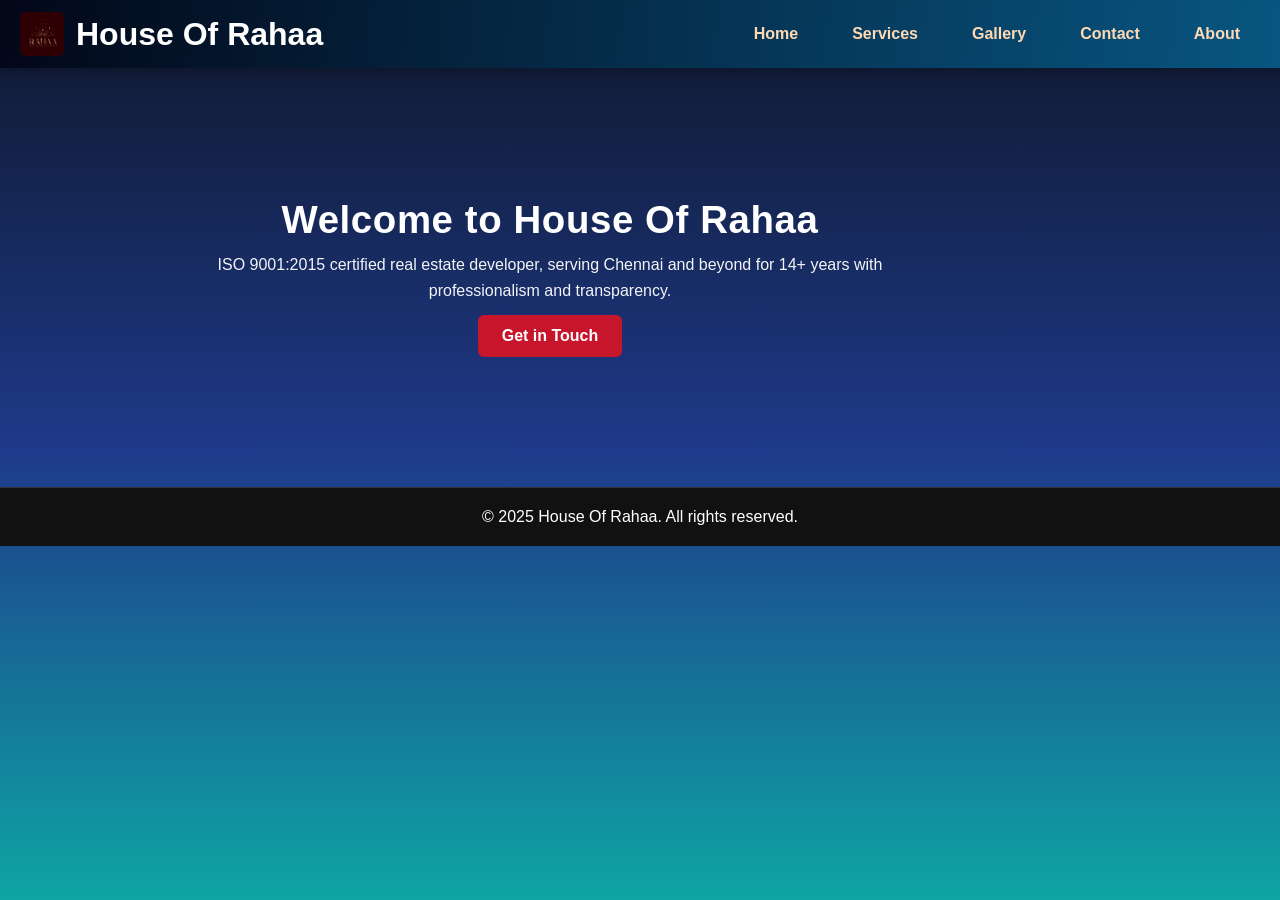
==== index.html @ 57041fee "Complete Webpage" ====
<!DOCTYPE html>
<html lang="en">
  <head>
    <meta charset="UTF-8" />
    <meta name="viewport" content="width=device-width, initial-scale=1.0" />
    <title>Rahaa Housing Business</title>
    <link rel="icon" href="img13.jpg">
    <link rel="stylesheet" href="style.css"> 
  </head>
  <body>
    <header class="header">
      <div class="logo-title">
        <img src="img13.jpg" alt="Rahaa Housing Logo" class="logo" />
        <h1 style="color: white">House Of Rahaa</h1>
      </div>
      <nav class="nav-links" id="navLinks">
        <a href="index.html">Home</a>
        <a href="Services.html">Services</a>
        <a href="Gallery.html">Gallery</a>
        <a href="Contact.html">Contact</a>
        <a href="About.html">About</a>
      </nav>
      <!-- 3-dot/hamburger menu icon -->
  <div class="menu-icon" id="menuIcon" onclick="toggleMenu()">
    <span></span>
    <span></span>
    <span></span>
  </div>
    </header>
    
 <!-- Hero Section Home -->
    <section id="home" class="hero">
      <div class="hero-content">
        <h2>Welcome to House Of Rahaa</h2>
        <p>
          ISO 9001:2015 certified real estate developer, serving Chennai and
          beyond for 14+ years with professionalism and transparency.
        </p>
        <button class="btnGet" onclick="showContactForm()">Get in Touch</button>
      </div>
    </section>

    <!-- Contact Form Popup -->
    <div id="contactFormContainer">
      <form id="getInTouchForm" onsubmit="return submitContactForm(event)">
        <h3 style="color: #c7162b; margin-bottom: 20px">Order/Enquiry Form</h3>
        <label>Name:</label><br />
        <input type="text" name="name" required /><br />
        <label>Email:</label><br />
        <input type="email" name="email" required /><br />
        <label>Phone:</label><br />
        <input type="tel" name="phone" required /><br />
        <label>Your Order/Message:</label><br />
        <textarea name="order" required></textarea><br /><br />
        <button type="submit" style="background: #c7162b; color: white">
          Submit
        </button>
        <button type="button" onclick="closeContactForm()">Close</button>
      </form>
      <div id="confirmationMessage">
        Thank you! Your order/enquiry has been submitted.
      </div>
    </div>

    <!-- Footer Section -->
    <footer class="footer">
      &copy; 2025 House Of Rahaa. All rights reserved.
    </footer>

    <script>
      function showContactForm() {
        document.getElementById("contactFormContainer").style.display = "block";
        document.getElementById("getInTouchForm").style.display = "block";
        document.getElementById("confirmationMessage").style.display = "none";
      }
      function closeContactForm() {
        document.getElementById("contactFormContainer").style.display = "none";
        document.getElementById("confirmationMessage").style.display = "none";
        document.getElementById("getInTouchForm").style.display = "block";
      }
      function submitContactForm(e) {
        e.preventDefault();
        document.getElementById("getInTouchForm").style.display = "none";
        document.getElementById("confirmationMessage").style.display = "block";
        return false;
      }
    </script>
    <script>
  function toggleMenu() {
    var nav = document.getElementById('navLinks');
    nav.classList.toggle('active');
  }
</script>
  </body>
</html>
<style>
      body {
        background-image: url("./img11.jpg");
        background-color: black;
        color: white;
      }
      header {
  background-color: #0047ab; /* Royal Blue */
}

footer {
  background-color: #800000; /* Maroon */
}
      .navbar { background-color: #0059b3; }
.footer { background-color: #8b0000; }
      /* Header (top black bar) */
header {
  background-color: #1a1a1a; /* Current black color */
  background: linear-gradient(90deg, #002b80, #0059b3); /* Add gradient blue shades */
  padding: 10px 0;
}
.footer-bar {
    position: fixed;
    left: 0;
    bottom: 0;
    width: 100%;
    background: #111;         /* Or your footer color */
    color: #fff;
    text-align: center;
    padding: 12px 0;
    z-index: 99;
}

/* Footer (bottom black bar) */
footer {
  
  background-color: #1a1a1a;
  background: linear-gradient(90deg, #4b0000, #800000); /* Red gradient example */
  color: white;
  text-align: center;
  padding: 15px 0;
}
      .btnGet {
        background: #c7162b;
        color: #fff;
        padding: 12px 24px;
        border: none;
        border-radius: 6px;
        font-size: 1em;
        cursor: pointer;
        margin-top: 12px;
      }
      .btnGet:hover {
        background: #b01222;
      }
      #contactFormContainer {
        display: none;
        background: #fff;
        color: #222;
        padding: 24px;
        border-radius: 10px;
        width: 350px;
        position: fixed;
        top: 20%;
        left: 36%;
        box-shadow: 0 6px 32px #0007;
        z-index: 999;
      }
      #confirmationMessage {
        display: none;
        color: green;
        margin-top: 20px;
        font-weight: bold;
      }
      header {
        padding: 20px;
        background: #111;
      }
      nav {
        float: right;
      }
      nav a {
        color: #fff;
        text-decoration: none;
        margin: 0 12px;
      }
      .hero {
        text-align: center;
        margin: 40px 0;
      }
      .footer {
        background: #111;
        padding: 20px;
        border-top: 1px solid #333;
        text-align: center;
      }
      input,
      textarea {
        width: 90%;
        margin: 6px 0 12px 0;
        padding: 8px;
        border: 1px solid #ccc;
        border-radius: 4px;
      }
    </style>
---- style.css ----
* {
  margin: 0;
  padding: 0;
  box-sizing: border-box;
  font-family: "Poppins", sans-serif;
}
/* ----- Global page (override inline black) ----- */
html, body {
  height: 100%;
  margin: 0;
  padding: 0;
}
.menu-icon {
  width: 32px;
  height: 28px;
  display: flex;
  flex-direction: column;
  justify-content: space-between;
  cursor: pointer;
  margin-left: 16px;
  display: none; /* Hide on desktop, show on small screens */
}
.menu-icon span {
  display: block;
  height: 4px;
  background: #fff;
  border-radius: 2px;
  transition: 0.4s;
}

/* Responsive: On small screens show the icon, hide navLinks */
@media (max-width: 760px) {
  .menu-icon {
    display: flex;
  }
  .nav-links {
    display: none;
    flex-direction: column;
    background: #222;
    position: absolute;
    right: 18px;
    top: 54px;
    width: 170px;
    border-radius: 8px;
    box-shadow: 0 2px 8px #0005;
    padding: 14px 0;
    z-index: 50;
  }
  .nav-links.active {
    display: flex;
  }
  .nav-links a {
    color: #fff;
    padding: 12px 16px;
    text-decoration: none;
  }
}

/* Use !important to override inline body style in your HTML */
body {
 background: linear-gradient(180deg, #0f172a 0%, #1e3a8a 50%, #0ea5a4 100%) !important;
 
  color: #ffffff;
  font-family: "Segoe UI", Roboto, Arial, sans-serif;
  -webkit-font-smoothing: antialiased;
  -moz-osx-font-smoothing: grayscale;
  min-height: 100vh;
   

}

/* ----- Header (top bar) ----- */
.header {
  /* make header thinner and colored */
  background: linear-gradient(90deg, rgba(2,6,23,0.95), rgba(7,89,133,0.95));
  padding: 12px 20px;       /* reduce height by lowering padding */
  display: flex;
  align-items: center;
  justify-content: space-between;
  box-shadow: 0 2px 8px rgba(0,0,0,0.35);
}

/* Logo and title */
.logo-title {
  display: flex;
  align-items: center;
  gap: 12px;
}
.header .logo {
  height: 44px;   /* adjust logo size to fit smaller header */
  width: auto;
  border-radius: 6px;
}

/* Nav links on header */
.nav-links {
  display: flex;
  gap: 14px;
  align-items: center;
}
.nav-links a {
  color: #ffd9b3;          /* visible link color */
  text-decoration: none;
  font-weight: 600;
  padding: 6px 8px;
  border-radius: 6px;
}
.nav-links a:hover {
  background: rgba(255,255,255,0.06);
  color: #fff;
}

/* ----- Hero (center content) ----- */
.hero {
  /* keep content readable on top of colored background */
  text-align: center;
  padding: 90px 20px;
  max-width: 1100px;
  margin: 0 auto;
  position: relative;
}

/* Make hero text stand out */
.hero h2 {
  font-size: 2.4rem;
  margin: 0 0 10px;
  letter-spacing: 0.6px;
}
.hero p {
  max-width: 760px;
  margin: 0 auto;
  opacity: 0.95;
  line-height: 1.6;
  font-size: 1rem;
}

/* Button style */
.btnGet {
  background: #f97316;
  color: #fff;
  padding: 12px 22px;
  border-radius: 8px;
  border: none;
  cursor: pointer;
  margin-top: 18px;
  font-weight: 700;
}
.btnGet:hover { transform: translateY(-2px); }

/* ----- Contact popup (keep white to contrast) ----- */
#contactFormContainer {
  display: none;
  background: #ffffff;
  color: #222;
  padding: 22px;
  border-radius: 10px;
  width: 360px;
  max-width: calc(100% - 40px);
  position: fixed;
  top: 18%;
  left: 50%;
  transform: translateX(-50%);
  box-shadow: 0 8px 40px rgba(2,6,23,0.6);
  z-index: 999;
}

/* ----- Footer (bottom bar) ----- */
.footer-bar {
    position: fixed;
    left: 0;
    bottom: 0;
    width: 100%;
    background: #111;         /* Or your footer color */
    color: #fff;
    text-align: center;
    padding: 12px 0;
    z-index: 99;
}

/* ----- Small screens ----- */
@media (max-width: 720px) {
  .nav-links { display: none; } /* hide nav on small screens if you use mobile menu */
  .hero { padding: 60px 16px; }
  .header { padding: 10px 12px; }
  #contactFormContainer { left: 50%; top: 14%; }
}
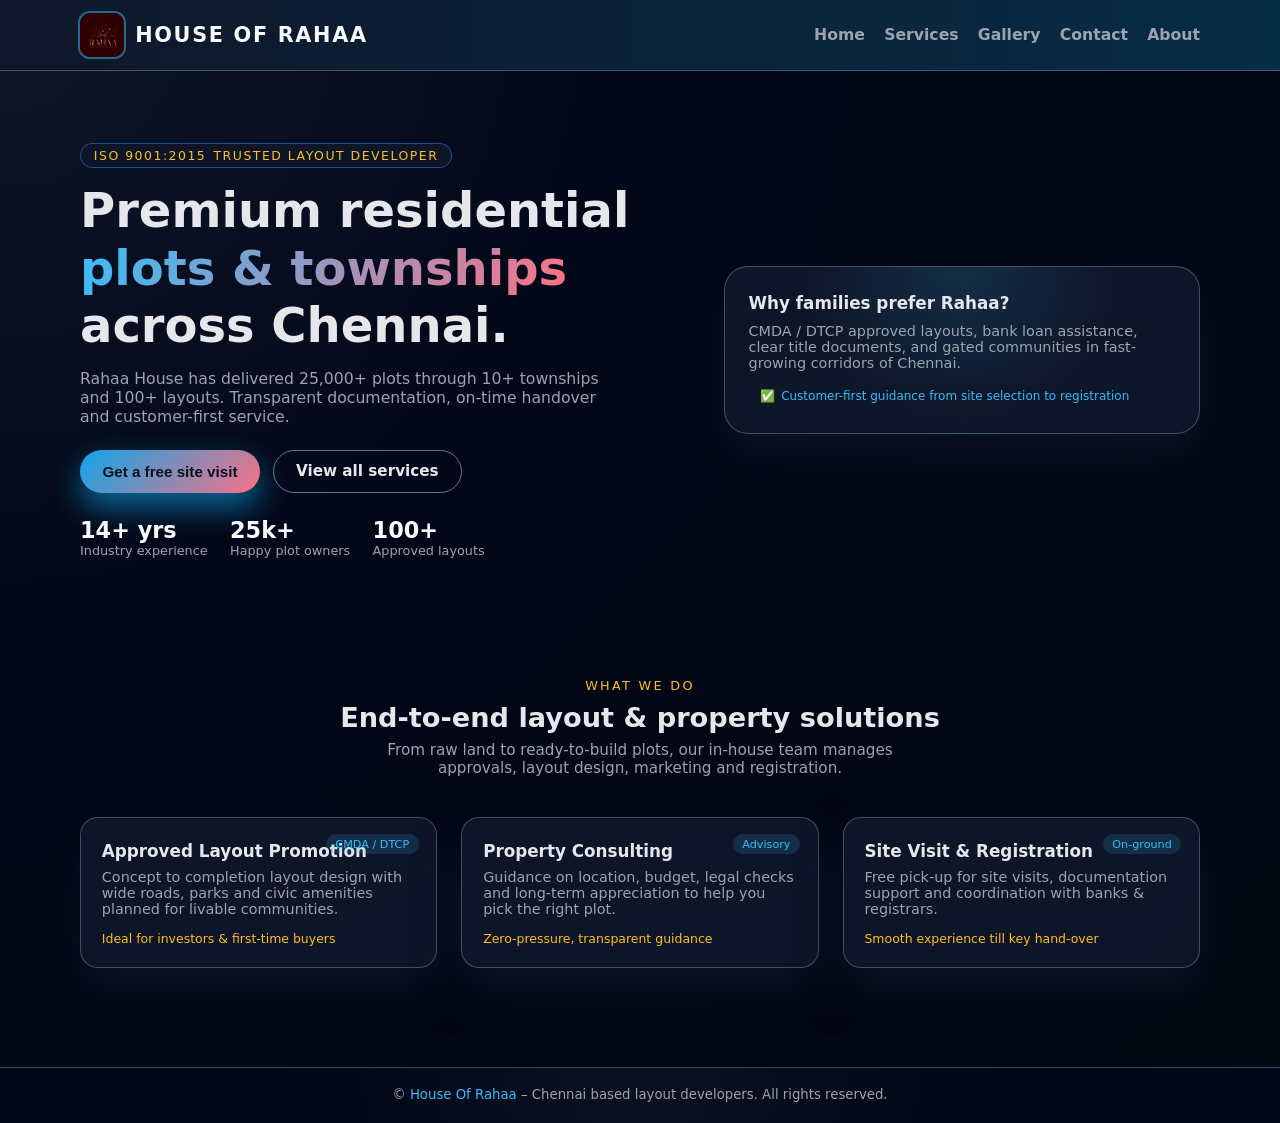
==== commit 34a41b94: "Refactor index.html for improved structure and content" ====
--- a/index.html
+++ b/index.html
@@ -1,18 +1,21 @@
 <!DOCTYPE html>
 <html lang="en">
-  <head>
-    <meta charset="UTF-8" />
-    <meta name="viewport" content="width=device-width, initial-scale=1.0" />
-    <title>Rahaa Housing Business</title>
-    <link rel="icon" href="img13.jpg">
-    <link rel="stylesheet" href="style.css"> 
-  </head>
-  <body>
-    <header class="header">
+<head>
+  <meta charset="UTF-8" />
+  <meta name="viewport" content="width=device-width, initial-scale=1.0" />
+  <title>House Of Rahaa - Premium Layout Developers</title>
+  <link rel="icon" href="img13.jpg" />
+  <link rel="stylesheet" href="style.css" />
+</head>
+<body>
+  <!-- Header -->
+  <header class="header">
+    <div class="container header-inner">
       <div class="logo-title">
         <img src="img13.jpg" alt="Rahaa Housing Logo" class="logo" />
-        <h1 style="color: white">House Of Rahaa</h1>
-      </div>
+        <div class="site-name">House Of Rahaa</div>
+      </div>
+
       <nav class="nav-links" id="navLinks">
         <a href="index.html">Home</a>
         <a href="Services.html">Services</a>
@@ -20,183 +23,178 @@
         <a href="Contact.html">Contact</a>
         <a href="About.html">About</a>
       </nav>
-      <!-- 3-dot/hamburger menu icon -->
-  <div class="menu-icon" id="menuIcon" onclick="toggleMenu()">
-    <span></span>
-    <span></span>
-    <span></span>
+
+      <div class="menu-icon" id="menuIcon">
+        <span></span><span></span><span></span>
+      </div>
+    </div>
+  </header>
+
+  <!-- Hero -->
+  <main>
+    <section class="hero">
+      <div class="container hero-inner">
+        <div>
+          <div class="hero-badge">
+            <span>ISO 9001:2015</span>
+            <span>Trusted Layout Developer</span>
+          </div>
+
+          <h1 class="hero-title">
+            Premium residential <span>plots &amp; townships</span> across Chennai.
+          </h1>
+
+          <p class="hero-text">
+            Rahaa House has delivered 25,000+ plots through 10+ townships and 100+ layouts.
+            Transparent documentation, on-time handover and customer-first service.
+          </p>
+
+          <div class="hero-actions">
+            <button class="btn-primary" onclick="showContactForm()">
+              Get a free site visit
+            </button>
+            <a href="Services.html" class="btn-ghost">View all services</a>
+          </div>
+
+          <div class="hero-stats">
+            <div class="hero-stat">
+              <strong>14+ yrs</strong>
+              <span>Industry experience</span>
+            </div>
+            <div class="hero-stat">
+              <strong>25k+</strong>
+              <span>Happy plot owners</span>
+            </div>
+            <div class="hero-stat">
+              <strong>100+</strong>
+              <span>Approved layouts</span>
+            </div>
+          </div>
+        </div>
+
+        <aside class="hero-card">
+          <h3>Why families prefer Rahaa?</h3>
+          <p>
+            CMDA / DTCP approved layouts, bank loan assistance, clear title documents,
+            and gated communities in fast-growing corridors of Chennai.
+          </p>
+          <div class="hero-pill">
+            <span>✅</span>
+            <span>Customer-first guidance from site selection to registration</span>
+          </div>
+        </aside>
+      </div>
+    </section>
+
+    <!-- Services preview section -->
+    <section class="section">
+      <div class="container">
+        <div class="section-header">
+          <div class="section-kicker">What we do</div>
+          <h2 class="section-title">End-to-end layout &amp; property solutions</h2>
+          <p class="section-subtitle">
+            From raw land to ready-to-build plots, our in-house team manages approvals,
+            layout design, marketing and registration.
+          </p>
+        </div>
+
+        <div class="services-grid">
+          <article class="service-card">
+            <div class="service-tag">CMDA / DTCP</div>
+            <h3>Approved Layout Promotion</h3>
+            <p>
+              Concept to completion layout design with wide roads, parks and civic
+              amenities planned for livable communities.
+            </p>
+            <div class="service-meta">Ideal for investors &amp; first-time buyers</div>
+          </article>
+
+          <article class="service-card">
+            <div class="service-tag">Advisory</div>
+            <h3>Property Consulting</h3>
+            <p>
+              Guidance on location, budget, legal checks and long-term appreciation
+              to help you pick the right plot.
+            </p>
+            <div class="service-meta">Zero-pressure, transparent guidance</div>
+          </article>
+
+          <article class="service-card">
+            <div class="service-tag">On-ground</div>
+            <h3>Site Visit &amp; Registration</h3>
+            <p>
+              Free pick-up for site visits, documentation support and coordination
+              with banks &amp; registrars.
+            </p>
+            <div class="service-meta">Smooth experience till key hand-over</div>
+          </article>
+        </div>
+      </div>
+    </section>
+  </main>
+
+  <!-- Contact popup (home) -->
+  <div id="contactFormContainer">
+    <div class="contact-overlay" onclick="closeContactForm()"></div>
+    <div class="contact-popup">
+      <div class="popup-close" onclick="closeContactForm()">✕ Close</div>
+      <h3>Book a free site visit</h3>
+      <p style="font-size:0.85rem; color:#9ca3af; margin-bottom:0.7rem;">
+        Leave your details. Our team will call within 24 hours.
+      </p>
+      <form id="getInTouchForm" onsubmit="return submitContactForm(event)">
+        <label for="name">Name</label>
+        <input id="name" name="name" type="text" required />
+
+        <label for="phone">Mobile</label>
+        <input id="phone" name="phone" type="tel" required />
+
+        <label for="location">Preferred location</label>
+        <input id="location" name="location" type="text" placeholder="e.g., Poonamallee, Sriperumbudur" />
+
+        <label for="msg">Message</label>
+        <textarea id="msg" name="msg" rows="3"></textarea>
+
+        <button class="btn-primary" style="width:100%; margin-top:0.3rem;">
+          Submit request
+        </button>
+      </form>
+    </div>
   </div>
-    </header>
-    
- <!-- Hero Section Home -->
-    <section id="home" class="hero">
-      <div class="hero-content">
-        <h2>Welcome to House Of Rahaa</h2>
-        <p>
-          ISO 9001:2015 certified real estate developer, serving Chennai and
-          beyond for 14+ years with professionalism and transparency.
-        </p>
-        <button class="btnGet" onclick="showContactForm()">Get in Touch</button>
-      </div>
-    </section>
-
-    <!-- Contact Form Popup -->
-    <div id="contactFormContainer">
-      <form id="getInTouchForm" onsubmit="return submitContactForm(event)">
-        <h3 style="color: #c7162b; margin-bottom: 20px">Order/Enquiry Form</h3>
-        <label>Name:</label><br />
-        <input type="text" name="name" required /><br />
-        <label>Email:</label><br />
-        <input type="email" name="email" required /><br />
-        <label>Phone:</label><br />
-        <input type="tel" name="phone" required /><br />
-        <label>Your Order/Message:</label><br />
-        <textarea name="order" required></textarea><br /><br />
-        <button type="submit" style="background: #c7162b; color: white">
-          Submit
-        </button>
-        <button type="button" onclick="closeContactForm()">Close</button>
-      </form>
-      <div id="confirmationMessage">
-        Thank you! Your order/enquiry has been submitted.
-      </div>
+
+  <!-- Footer -->
+  <footer>
+    <div class="container footer-inner">
+      © <span>House Of Rahaa</span> – Chennai based layout developers. All rights reserved.
     </div>
-
-    <!-- Footer Section -->
-    <footer class="footer">
-      &copy; 2025 House Of Rahaa. All rights reserved.
-    </footer>
-
-    <script>
-      function showContactForm() {
-        document.getElementById("contactFormContainer").style.display = "block";
-        document.getElementById("getInTouchForm").style.display = "block";
-        document.getElementById("confirmationMessage").style.display = "none";
-      }
-      function closeContactForm() {
-        document.getElementById("contactFormContainer").style.display = "none";
-        document.getElementById("confirmationMessage").style.display = "none";
-        document.getElementById("getInTouchForm").style.display = "block";
-      }
-      function submitContactForm(e) {
-        e.preventDefault();
-        document.getElementById("getInTouchForm").style.display = "none";
-        document.getElementById("confirmationMessage").style.display = "block";
-        return false;
-      }
-    </script>
-    <script>
-  function toggleMenu() {
-    var nav = document.getElementById('navLinks');
-    nav.classList.toggle('active');
-  }
-</script>
-  </body>
+  </footer>
+
+  <script>
+    // mobile menu
+    const navLinks = document.getElementById("navLinks");
+    const menuIcon = document.getElementById("menuIcon");
+
+    menuIcon.addEventListener("click", () => {
+      navLinks.classList.toggle("active");
+      menuIcon.classList.toggle("open");
+    });
+
+    // contact popup
+    function showContactForm() {
+      document.getElementById("contactFormContainer").style.display = "flex";
+    }
+
+    function closeContactForm() {
+      document.getElementById("contactFormContainer").style.display = "none";
+    }
+
+    function submitContactForm(e) {
+      e.preventDefault();
+      alert("Thank you! Our team will contact you shortly.");
+      closeContactForm();
+      e.target.reset();
+      return false;
+    }
+  </script>
+</body>
 </html>
-<style>
-      body {
-        background-image: url("./img11.jpg");
-        background-color: black;
-        color: white;
-      }
-      header {
-  background-color: #0047ab; /* Royal Blue */
-}
-
-footer {
-  background-color: #800000; /* Maroon */
-}
-      .navbar { background-color: #0059b3; }
-.footer { background-color: #8b0000; }
-      /* Header (top black bar) */
-header {
-  background-color: #1a1a1a; /* Current black color */
-  background: linear-gradient(90deg, #002b80, #0059b3); /* Add gradient blue shades */
-  padding: 10px 0;
-}
-.footer-bar {
-    position: fixed;
-    left: 0;
-    bottom: 0;
-    width: 100%;
-    background: #111;         /* Or your footer color */
-    color: #fff;
-    text-align: center;
-    padding: 12px 0;
-    z-index: 99;
-}
-
-/* Footer (bottom black bar) */
-footer {
-  
-  background-color: #1a1a1a;
-  background: linear-gradient(90deg, #4b0000, #800000); /* Red gradient example */
-  color: white;
-  text-align: center;
-  padding: 15px 0;
-}
-      .btnGet {
-        background: #c7162b;
-        color: #fff;
-        padding: 12px 24px;
-        border: none;
-        border-radius: 6px;
-        font-size: 1em;
-        cursor: pointer;
-        margin-top: 12px;
-      }
-      .btnGet:hover {
-        background: #b01222;
-      }
-      #contactFormContainer {
-        display: none;
-        background: #fff;
-        color: #222;
-        padding: 24px;
-        border-radius: 10px;
-        width: 350px;
-        position: fixed;
-        top: 20%;
-        left: 36%;
-        box-shadow: 0 6px 32px #0007;
-        z-index: 999;
-      }
-      #confirmationMessage {
-        display: none;
-        color: green;
-        margin-top: 20px;
-        font-weight: bold;
-      }
-      header {
-        padding: 20px;
-        background: #111;
-      }
-      nav {
-        float: right;
-      }
-      nav a {
-        color: #fff;
-        text-decoration: none;
-        margin: 0 12px;
-      }
-      .hero {
-        text-align: center;
-        margin: 40px 0;
-      }
-      .footer {
-        background: #111;
-        padding: 20px;
-        border-top: 1px solid #333;
-        text-align: center;
-      }
-      input,
-      textarea {
-        width: 90%;
-        margin: 6px 0 12px 0;
-        padding: 8px;
-        border: 1px solid #ccc;
-        border-radius: 4px;
-      }
-    </style>
-
-
--- a/style.css
+++ b/style.css
@@ -1,186 +1,624 @@
+/* ===========================
+   House Of Rahaa - Global UI
+   =========================== */
+
 * {
   margin: 0;
   padding: 0;
   box-sizing: border-box;
-  font-family: "Poppins", sans-serif;
-}
-/* ----- Global page (override inline black) ----- */
-html, body {
-  height: 100%;
-  margin: 0;
-  padding: 0;
-}
+}
+
+:root {
+  --bg-main: #020617;
+  --bg-accent: #020617;
+  --bg-card: rgba(15, 23, 42, 0.95);
+  --brand: #38bdf8;
+  --brand-soft: #0ea5e9;
+  --accent-pink: #fb7185;
+  --accent-amber: #fbbf24;
+  --text-main: #e5e7eb;
+  --text-muted: #9ca3af;
+  --border-soft: rgba(148, 163, 184, 0.4);
+  --radius-lg: 18px;
+  --shadow-soft: 0 22px 45px rgba(15, 23, 42, 0.75);
+}
+
+/* ---- Base ---- */
+body {
+  min-height: 100vh;
+  font-family: "Segoe UI", system-ui, -apple-system, BlinkMacSystemFont,
+    "Roboto", sans-serif;
+  background: radial-gradient(circle at top left, #0f172a 0%, #020617 40%, #030712 100%);
+  color: var(--text-main);
+  -webkit-font-smoothing: antialiased;
+}
+
+/* common container */
+.container {
+  width: min(1120px, 100% - 2.5rem);
+  margin: 0 auto;
+}
+
+/* ---- Header / Navbar ---- */
+.header {
+  position: sticky;
+  top: 0;
+  z-index: 50;
+  background: linear-gradient(
+    90deg,
+    rgba(15, 23, 42, 0.96),
+    rgba(8, 47, 73, 0.96)
+  );
+  backdrop-filter: blur(14px);
+  border-bottom: 1px solid var(--border-soft);
+}
+
+.header-inner {
+  display: flex;
+  align-items: center;
+  justify-content: space-between;
+  padding: 0.8rem 0;
+}
+
+.logo-title {
+  display: flex;
+  align-items: center;
+  gap: 0.7rem;
+}
+
+.logo {
+  width: 44px;
+  height: 44px;
+  border-radius: 10px;
+  object-fit: cover;
+  box-shadow: 0 0 0 2px rgba(56, 189, 248, 0.5);
+}
+
+.site-name {
+  font-size: 1.3rem;
+  font-weight: 700;
+  letter-spacing: 0.08em;
+  text-transform: uppercase;
+  color: #f9fafb;
+}
+
+/* nav links */
+.nav-links {
+  display: flex;
+  align-items: center;
+  gap: 1.2rem;
+}
+
+.nav-links a {
+  position: relative;
+  color: var(--text-muted);
+  text-decoration: none;
+  font-size: 0.98rem;
+  font-weight: 600;
+  padding: 0.3rem 0;
+  transition: color 0.2s ease;
+}
+
+.nav-links a::after {
+  content: "";
+  position: absolute;
+  left: 0;
+  bottom: -0.25rem;
+  width: 0;
+  height: 2px;
+  border-radius: 999px;
+  background: linear-gradient(90deg, var(--brand), var(--accent-pink));
+  transition: width 0.23s ease;
+}
+
+.nav-links a:hover {
+  color: #f9fafb;
+}
+
+.nav-links a:hover::after {
+  width: 100%;
+}
+
+/* mobile toggle icon */
 .menu-icon {
-  width: 32px;
-  height: 28px;
+  display: none;
+  flex-direction: column;
+  gap: 4px;
+  cursor: pointer;
+}
+
+.menu-icon span {
+  width: 24px;
+  height: 2px;
+  border-radius: 999px;
+  background: #e5e7eb;
+  transition: transform 0.25s ease, opacity 0.25s ease;
+}
+
+.menu-icon.open span:nth-child(1) {
+  transform: translateY(6px) rotate(45deg);
+}
+.menu-icon.open span:nth-child(2) {
+  opacity: 0;
+}
+.menu-icon.open span:nth-child(3) {
+  transform: translateY(-6px) rotate(-45deg);
+}
+
+/* ---- Hero (Home) ---- */
+.hero {
+  padding: 4.5rem 0 4rem;
+}
+
+.hero-inner {
+  display: grid;
+  grid-template-columns: minmax(0, 3fr) minmax(0, 2.4fr);
+  gap: 3rem;
+  align-items: center;
+}
+
+.hero-badge {
+  display: inline-flex;
+  align-items: center;
+  gap: 0.45rem;
+  padding: 0.25rem 0.8rem;
+  border-radius: 999px;
+  border: 1px solid rgba(59, 130, 246, 0.5);
+  background: rgba(15, 23, 42, 0.9);
+  color: var(--accent-amber);
+  font-size: 0.78rem;
+  text-transform: uppercase;
+  letter-spacing: 0.12em;
+  margin-bottom: 0.9rem;
+}
+
+.hero-title {
+  font-size: clamp(2.2rem, 3vw + 1.2rem, 3rem);
+  line-height: 1.2;
+  font-weight: 800;
+  margin-bottom: 0.9rem;
+}
+
+.hero-title span {
+  background: linear-gradient(120deg, var(--brand), var(--accent-pink));
+  -webkit-background-clip: text;
+  color: transparent;
+}
+
+.hero-text {
+  max-width: 520px;
+  font-size: 0.98rem;
+  color: var(--text-muted);
+  margin-bottom: 1.5rem;
+}
+
+/* stats under hero */
+.hero-stats {
   display: flex;
-  flex-direction: column;
-  justify-content: space-between;
+  flex-wrap: wrap;
+  gap: 1.4rem;
+  margin-top: 1.5rem;
+}
+
+.hero-stat {
+  min-width: 90px;
+}
+
+.hero-stat strong {
+  font-size: 1.4rem;
+  font-weight: 700;
+  color: #f9fafb;
+}
+.hero-stat span {
+  display: block;
+  font-size: 0.8rem;
+  color: var(--text-muted);
+}
+
+/* hero call-to-action buttons */
+.hero-actions {
+  display: flex;
+  flex-wrap: wrap;
+  gap: 0.8rem;
+}
+
+.btn-primary,
+.btn-ghost {
+  border-radius: 999px;
+  padding: 0.7rem 1.4rem;
+  font-size: 0.95rem;
+  font-weight: 600;
   cursor: pointer;
-  margin-left: 16px;
-  display: none; /* Hide on desktop, show on small screens */
-}
-.menu-icon span {
+  border: none;
+  outline: none;
+  display: inline-flex;
+  align-items: center;
+  gap: 0.5rem;
+  text-decoration: none;
+}
+
+.btn-primary {
+  background: linear-gradient(135deg, var(--brand-soft), var(--accent-pink));
+  color: #0b1120;
+  box-shadow: 0 14px 30px rgba(14, 165, 233, 0.6);
+}
+
+.btn-primary:hover {
+  filter: brightness(1.05);
+}
+
+.btn-ghost {
+  background: transparent;
+  color: var(--text-main);
+  border: 1px solid rgba(148, 163, 184, 0.7);
+}
+
+.btn-ghost:hover {
+  background: rgba(15, 23, 42, 0.9);
+}
+
+/* hero side card */
+.hero-card {
+  background: radial-gradient(circle at top, rgba(56, 189, 248, 0.15), transparent 55%),
+    var(--bg-card);
+  border-radius: 24px;
+  padding: 1.6rem 1.5rem;
+  box-shadow: var(--shadow-soft);
+  border: 1px solid var(--border-soft);
+}
+
+.hero-card h3 {
+  font-size: 1.05rem;
+  margin-bottom: 0.6rem;
+}
+
+.hero-card p {
+  font-size: 0.9rem;
+  color: var(--text-muted);
+}
+
+.hero-pill {
+  display: inline-flex;
+  align-items: center;
+  gap: 0.4rem;
+  padding: 0.25rem 0.7rem;
+  border-radius: 999px;
+  background: rgba(15, 23, 42, 0.9);
+  font-size: 0.75rem;
+  margin-top: 0.9rem;
+  color: var(--brand);
+}
+
+/* ---- Generic section ---- */
+.section {
+  padding: 3.5rem 0 3.2rem;
+}
+
+.section-header {
+  text-align: center;
+  margin-bottom: 2.5rem;
+}
+
+.section-kicker {
+  font-size: 0.8rem;
+  text-transform: uppercase;
+  letter-spacing: 0.18em;
+  color: var(--accent-amber);
+  margin-bottom: 0.6rem;
+}
+
+.section-title {
+  font-size: 1.7rem;
+  margin-bottom: 0.5rem;
+}
+
+.section-subtitle {
+  font-size: 0.95rem;
+  color: var(--text-muted);
+  max-width: 540px;
+  margin: 0 auto;
+}
+
+/* ---- Services ---- */
+.services-grid {
+  display: grid;
+  grid-template-columns: repeat(3, minmax(0, 1fr));
+  gap: 1.5rem;
+}
+
+.service-card {
+  background: var(--bg-card);
+  border-radius: var(--radius-lg);
+  padding: 1.4rem 1.3rem 1.3rem;
+  border: 1px solid rgba(148, 163, 184, 0.4);
+  box-shadow: var(--shadow-soft);
+  position: relative;
+  overflow: hidden;
+}
+
+.service-tag {
+  position: absolute;
+  top: 1rem;
+  right: 1.1rem;
+  font-size: 0.7rem;
+  padding: 0.22rem 0.6rem;
+  border-radius: 999px;
+  background: rgba(56, 189, 248, 0.15);
+  color: var(--brand);
+}
+
+.service-card h3 {
+  font-size: 1.05rem;
+  margin-bottom: 0.5rem;
+}
+
+.service-card p {
+  font-size: 0.9rem;
+  color: var(--text-muted);
+}
+
+.service-meta {
+  margin-top: 0.9rem;
+  font-size: 0.78rem;
+  color: var(--accent-amber);
+}
+
+/* ---- Gallery ---- */
+.gallery-grid {
+  display: grid;
+  grid-template-columns: repeat(3, minmax(0, 1fr));
+  gap: 1.4rem;
+}
+
+.gallery-card {
+  background: radial-gradient(circle at top, rgba(251, 113, 133, 0.18), transparent 55%),
+    var(--bg-card);
+  border-radius: 18px;
+  padding: 0.85rem;
+  border: 1px solid rgba(148, 163, 184, 0.45);
+  box-shadow: var(--shadow-soft);
+  overflow: hidden;
+}
+
+.gallery-card img {
+  width: 100%;
+  height: 190px;
+  border-radius: 14px;
+  object-fit: cover;
+  margin-bottom: 0.7rem;
+}
+
+.gallery-card h3 {
+  font-size: 0.98rem;
+  margin-bottom: 0.25rem;
+}
+
+.gallery-card p {
+  font-size: 0.84rem;
+  color: var(--text-muted);
+}
+
+/* ---- About page ---- */
+.about-layout {
+  display: grid;
+  grid-template-columns: minmax(0, 2.2fr) minmax(0, 2fr);
+  gap: 2rem;
+}
+
+.about-main-card,
+.about-side-card {
+  background: var(--bg-card);
+  border-radius: var(--radius-lg);
+  padding: 1.6rem 1.4rem;
+  border: 1px solid var(--border-soft);
+  box-shadow: var(--shadow-soft);
+}
+
+.about-main-card p,
+.about-side-card p,
+.about-side-card li {
+  font-size: 0.94rem;
+  color: var(--text-muted);
+  line-height: 1.7;
+}
+
+.about-side-card ul {
+  padding-left: 1.1rem;
+  margin-top: 0.8rem;
+}
+
+.about-side-card li + li {
+  margin-top: 0.35rem;
+}
+
+/* ---- Contact page ---- */
+.contact-layout {
+  display: grid;
+  grid-template-columns: minmax(0, 1.4fr) minmax(0, 1.2fr);
+  gap: 1.6rem;
+}
+
+.contact-card,
+.contact-info-card {
+  background: var(--bg-card);
+  border-radius: var(--radius-lg);
+  padding: 1.5rem 1.3rem;
+  border: 1px solid var(--border-soft);
+  box-shadow: var(--shadow-soft);
+}
+
+.contact-grid {
+  margin-top: 1rem;
+  display: grid;
+  gap: 0.4rem;
+}
+
+.contact-info-label {
+  font-size: 0.82rem;
+  color: var(--text-muted);
+}
+
+.contact-info-value {
+  font-size: 0.95rem;
+}
+
+/* form */
+form label {
   display: block;
-  height: 4px;
-  background: #fff;
-  border-radius: 2px;
-  transition: 0.4s;
-}
-
-/* Responsive: On small screens show the icon, hide navLinks */
-@media (max-width: 760px) {
+  font-size: 0.86rem;
+  margin-bottom: 0.2rem;
+  color: var(--text-muted);
+}
+
+form input,
+form textarea {
+  width: 100%;
+  padding: 0.55rem 0.7rem;
+  border-radius: 0.6rem;
+  border: 1px solid rgba(148, 163, 184, 0.7);
+  background: rgba(15, 23, 42, 0.9);
+  color: var(--text-main);
+  font-size: 0.9rem;
+  outline: none;
+  margin-bottom: 0.8rem;
+}
+
+form input:focus,
+form textarea:focus {
+  border-color: var(--brand);
+  box-shadow: 0 0 0 1px rgba(56, 189, 248, 0.6);
+}
+
+/* ---- Popup contact on Home ---- */
+#contactFormContainer {
+  display: none;
+  position: fixed;
+  inset: 0;
+  z-index: 60;
+  align-items: center;
+  justify-content: center;
+  padding: 1rem;
+}
+
+.contact-overlay {
+  position: absolute;
+  inset: 0;
+  background: rgba(15, 23, 42, 0.8);
+}
+
+.contact-popup {
+  position: relative;
+  background: #020617;
+  border-radius: 16px;
+  padding: 1.4rem 1.3rem 1.2rem;
+  max-width: 360px;
+  width: 100%;
+  border: 1px solid var(--border-soft);
+  box-shadow: var(--shadow-soft);
+  z-index: 2;
+}
+
+.contact-popup h3 {
+  font-size: 1.1rem;
+  margin-bottom: 0.6rem;
+}
+
+.popup-close {
+  position: absolute;
+  top: 0.8rem;
+  right: 0.9rem;
+  font-size: 0.9rem;
+  color: var(--text-muted);
+  cursor: pointer;
+}
+
+/* ---- Footer ---- */
+footer {
+  margin-top: 3rem;
+  border-top: 1px solid var(--border-soft);
+  background: radial-gradient(circle at top, #0b1120 0%, #020617 55%);
+}
+
+.footer-inner {
+  padding: 1.2rem 0 1.3rem;
+  text-align: center;
+  font-size: 0.83rem;
+  color: var(--text-muted);
+}
+
+.footer-inner span {
+  color: var(--brand);
+}
+
+/* ---- Responsive ---- */
+@media (max-width: 900px) {
+  .hero-inner {
+    grid-template-columns: minmax(0, 1fr);
+  }
+
+  .hero-card {
+    order: -1;
+  }
+
+  .services-grid,
+  .gallery-grid {
+    grid-template-columns: repeat(2, minmax(0, 1fr));
+  }
+
+  .about-layout,
+  .contact-layout {
+    grid-template-columns: minmax(0, 1fr);
+  }
+}
+
+@media (max-width: 768px) {
+  .nav-links {
+    position: absolute;
+    top: 60px;
+    right: 1.2rem;
+    background: var(--bg-card);
+    padding: 0.7rem 0.9rem;
+    border-radius: 14px;
+    border: 1px solid var(--border-soft);
+    box-shadow: var(--shadow-soft);
+    flex-direction: column;
+    gap: 0.4rem;
+    display: none;
+  }
+
+  .nav-links.active {
+    display: flex;
+  }
+
   .menu-icon {
     display: flex;
   }
-  .nav-links {
-    display: none;
+
+  .header-inner {
+    padding-inline: 0.2rem;
+  }
+
+  .services-grid,
+  .gallery-grid {
+    grid-template-columns: minmax(0, 1fr);
+  }
+
+  .hero {
+    padding-top: 3rem;
+  }
+}
+
+@media (max-width: 480px) {
+  .site-name {
+    font-size: 1.1rem;
+  }
+
+  .hero-actions {
     flex-direction: column;
-    background: #222;
-    position: absolute;
-    right: 18px;
-    top: 54px;
-    width: 170px;
-    border-radius: 8px;
-    box-shadow: 0 2px 8px #0005;
-    padding: 14px 0;
-    z-index: 50;
-  }
-  .nav-links.active {
-    display: flex;
-  }
-  .nav-links a {
-    color: #fff;
-    padding: 12px 16px;
-    text-decoration: none;
-  }
-}
-
-/* Use !important to override inline body style in your HTML */
-body {
- background: linear-gradient(180deg, #0f172a 0%, #1e3a8a 50%, #0ea5a4 100%) !important;
- 
-  color: #ffffff;
-  font-family: "Segoe UI", Roboto, Arial, sans-serif;
-  -webkit-font-smoothing: antialiased;
-  -moz-osx-font-smoothing: grayscale;
-  min-height: 100vh;
-   
-
-}
-
-/* ----- Header (top bar) ----- */
-.header {
-  /* make header thinner and colored */
-  background: linear-gradient(90deg, rgba(2,6,23,0.95), rgba(7,89,133,0.95));
-  padding: 12px 20px;       /* reduce height by lowering padding */
-  display: flex;
-  align-items: center;
-  justify-content: space-between;
-  box-shadow: 0 2px 8px rgba(0,0,0,0.35);
-}
-
-/* Logo and title */
-.logo-title {
-  display: flex;
-  align-items: center;
-  gap: 12px;
-}
-.header .logo {
-  height: 44px;   /* adjust logo size to fit smaller header */
-  width: auto;
-  border-radius: 6px;
-}
-
-/* Nav links on header */
-.nav-links {
-  display: flex;
-  gap: 14px;
-  align-items: center;
-}
-.nav-links a {
-  color: #ffd9b3;          /* visible link color */
-  text-decoration: none;
-  font-weight: 600;
-  padding: 6px 8px;
-  border-radius: 6px;
-}
-.nav-links a:hover {
-  background: rgba(255,255,255,0.06);
-  color: #fff;
-}
-
-/* ----- Hero (center content) ----- */
-.hero {
-  /* keep content readable on top of colored background */
-  text-align: center;
-  padding: 90px 20px;
-  max-width: 1100px;
-  margin: 0 auto;
-  position: relative;
-}
-
-/* Make hero text stand out */
-.hero h2 {
-  font-size: 2.4rem;
-  margin: 0 0 10px;
-  letter-spacing: 0.6px;
-}
-.hero p {
-  max-width: 760px;
-  margin: 0 auto;
-  opacity: 0.95;
-  line-height: 1.6;
-  font-size: 1rem;
-}
-
-/* Button style */
-.btnGet {
-  background: #f97316;
-  color: #fff;
-  padding: 12px 22px;
-  border-radius: 8px;
-  border: none;
-  cursor: pointer;
-  margin-top: 18px;
-  font-weight: 700;
-}
-.btnGet:hover { transform: translateY(-2px); }
-
-/* ----- Contact popup (keep white to contrast) ----- */
-#contactFormContainer {
-  display: none;
-  background: #ffffff;
-  color: #222;
-  padding: 22px;
-  border-radius: 10px;
-  width: 360px;
-  max-width: calc(100% - 40px);
-  position: fixed;
-  top: 18%;
-  left: 50%;
-  transform: translateX(-50%);
-  box-shadow: 0 8px 40px rgba(2,6,23,0.6);
-  z-index: 999;
-}
-
-/* ----- Footer (bottom bar) ----- */
-.footer-bar {
-    position: fixed;
-    left: 0;
-    bottom: 0;
-    width: 100%;
-    background: #111;         /* Or your footer color */
-    color: #fff;
-    text-align: center;
-    padding: 12px 0;
-    z-index: 99;
-}
-
-/* ----- Small screens ----- */
-@media (max-width: 720px) {
-  .nav-links { display: none; } /* hide nav on small screens if you use mobile menu */
-  .hero { padding: 60px 16px; }
-  .header { padding: 10px 12px; }
-  #contactFormContainer { left: 50%; top: 14%; }
-}
+    align-items: stretch;
+  }
+
+  .hero-stat strong {
+    font-size: 1.25rem;
+  }
+}
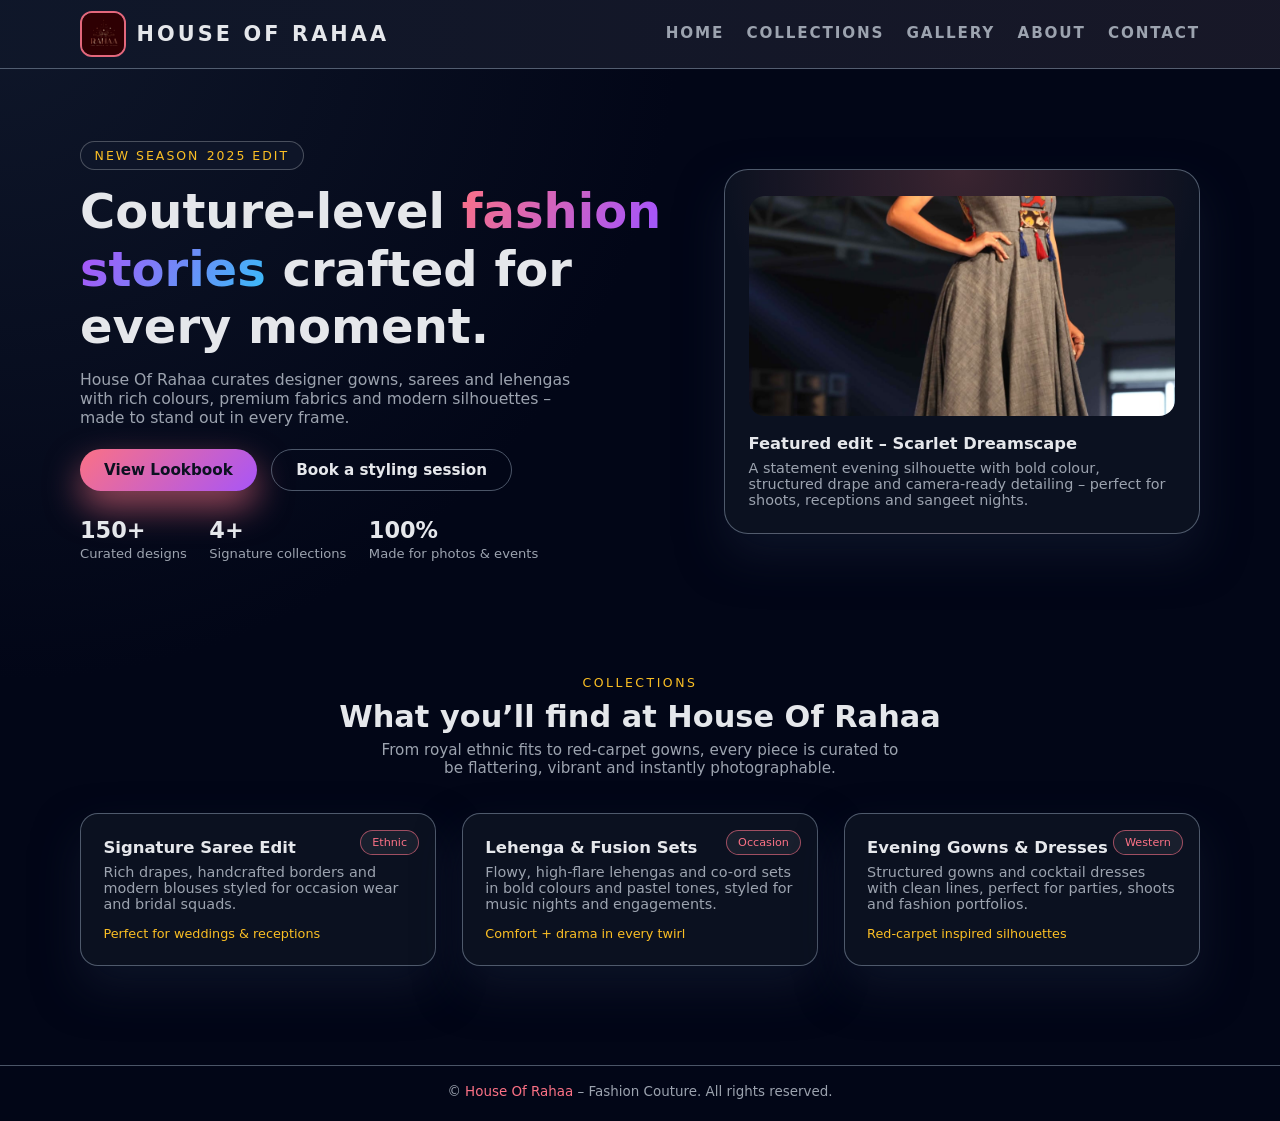
==== commit 7668a2a7: "Update index.html" ====
--- a/index.html
+++ b/index.html
@@ -3,25 +3,25 @@
 <head>
   <meta charset="UTF-8" />
   <meta name="viewport" content="width=device-width, initial-scale=1.0" />
-  <title>House Of Rahaa - Premium Layout Developers</title>
+  <title>House Of Rahaa – Fashion Couture</title>
   <link rel="icon" href="img13.jpg" />
   <link rel="stylesheet" href="style.css" />
 </head>
 <body>
-  <!-- Header -->
+  <!-- HEADER -->
   <header class="header">
     <div class="container header-inner">
       <div class="logo-title">
-        <img src="img13.jpg" alt="Rahaa Housing Logo" class="logo" />
+        <img src="img13.jpg" alt="Brand Logo" class="logo" />
         <div class="site-name">House Of Rahaa</div>
       </div>
 
       <nav class="nav-links" id="navLinks">
         <a href="index.html">Home</a>
-        <a href="Services.html">Services</a>
+        <a href="Services.html">Collections</a>
         <a href="Gallery.html">Gallery</a>
+        <a href="About.html">About</a>
         <a href="Contact.html">Contact</a>
-        <a href="About.html">About</a>
       </nav>
 
       <div class="menu-icon" id="menuIcon">
@@ -30,171 +30,121 @@
     </div>
   </header>
 
-  <!-- Hero -->
+  <!-- HERO -->
   <main>
     <section class="hero">
       <div class="container hero-inner">
         <div>
           <div class="hero-badge">
-            <span>ISO 9001:2015</span>
-            <span>Trusted Layout Developer</span>
+            <span>New Season</span>
+            <span>2025 Edit</span>
           </div>
 
           <h1 class="hero-title">
-            Premium residential <span>plots &amp; townships</span> across Chennai.
+            Couture-level <span>fashion stories</span> crafted for every moment.
           </h1>
 
           <p class="hero-text">
-            Rahaa House has delivered 25,000+ plots through 10+ townships and 100+ layouts.
-            Transparent documentation, on-time handover and customer-first service.
+            House Of Rahaa curates designer gowns, sarees and lehengas with rich
+            colours, premium fabrics and modern silhouettes – made to stand out
+            in every frame.
           </p>
 
           <div class="hero-actions">
-            <button class="btn-primary" onclick="showContactForm()">
-              Get a free site visit
-            </button>
-            <a href="Services.html" class="btn-ghost">View all services</a>
+            <a href="Gallery.html" class="btn-primary">View Lookbook</a>
+            <a href="Contact.html" class="btn-ghost">Book a styling session</a>
           </div>
 
           <div class="hero-stats">
             <div class="hero-stat">
-              <strong>14+ yrs</strong>
-              <span>Industry experience</span>
+              <strong>150+</strong>
+              <span>Curated designs</span>
             </div>
             <div class="hero-stat">
-              <strong>25k+</strong>
-              <span>Happy plot owners</span>
+              <strong>4+</strong>
+              <span>Signature collections</span>
             </div>
             <div class="hero-stat">
-              <strong>100+</strong>
-              <span>Approved layouts</span>
+              <strong>100%</strong>
+              <span>Made for photos &amp; events</span>
             </div>
           </div>
         </div>
 
         <aside class="hero-card">
-          <h3>Why families prefer Rahaa?</h3>
+          <img src="img4.jpg" alt="Featured couture look" />
+          <h3>Featured edit – Scarlet Dreamscape</h3>
           <p>
-            CMDA / DTCP approved layouts, bank loan assistance, clear title documents,
-            and gated communities in fast-growing corridors of Chennai.
+            A statement evening silhouette with bold colour, structured drape
+            and camera-ready detailing – perfect for shoots, receptions and
+            sangeet nights.
           </p>
-          <div class="hero-pill">
-            <span>✅</span>
-            <span>Customer-first guidance from site selection to registration</span>
-          </div>
         </aside>
       </div>
     </section>
 
-    <!-- Services preview section -->
+    <!-- QUICK COLLECTIONS PREVIEW -->
     <section class="section">
       <div class="container">
         <div class="section-header">
-          <div class="section-kicker">What we do</div>
-          <h2 class="section-title">End-to-end layout &amp; property solutions</h2>
+          <div class="section-kicker">Collections</div>
+          <h2 class="section-title">What you’ll find at House Of Rahaa</h2>
           <p class="section-subtitle">
-            From raw land to ready-to-build plots, our in-house team manages approvals,
-            layout design, marketing and registration.
+            From royal ethnic fits to red-carpet gowns, every piece is curated
+            to be flattering, vibrant and instantly photographable.
           </p>
         </div>
 
         <div class="services-grid">
           <article class="service-card">
-            <div class="service-tag">CMDA / DTCP</div>
-            <h3>Approved Layout Promotion</h3>
+            <div class="service-tag">Ethnic</div>
+            <h3>Signature Saree Edit</h3>
             <p>
-              Concept to completion layout design with wide roads, parks and civic
-              amenities planned for livable communities.
+              Rich drapes, handcrafted borders and modern blouses styled for
+              occasion wear and bridal squads.
             </p>
-            <div class="service-meta">Ideal for investors &amp; first-time buyers</div>
+            <div class="service-meta">Perfect for weddings &amp; receptions</div>
           </article>
 
           <article class="service-card">
-            <div class="service-tag">Advisory</div>
-            <h3>Property Consulting</h3>
+            <div class="service-tag">Occasion</div>
+            <h3>Lehenga &amp; Fusion Sets</h3>
             <p>
-              Guidance on location, budget, legal checks and long-term appreciation
-              to help you pick the right plot.
+              Flowy, high-flare lehengas and co-ord sets in bold colours and
+              pastel tones, styled for music nights and engagements.
             </p>
-            <div class="service-meta">Zero-pressure, transparent guidance</div>
+            <div class="service-meta">Comfort + drama in every twirl</div>
           </article>
 
           <article class="service-card">
-            <div class="service-tag">On-ground</div>
-            <h3>Site Visit &amp; Registration</h3>
+            <div class="service-tag">Western</div>
+            <h3>Evening Gowns &amp; Dresses</h3>
             <p>
-              Free pick-up for site visits, documentation support and coordination
-              with banks &amp; registrars.
+              Structured gowns and cocktail dresses with clean lines, perfect
+              for parties, shoots and fashion portfolios.
             </p>
-            <div class="service-meta">Smooth experience till key hand-over</div>
+            <div class="service-meta">Red-carpet inspired silhouettes</div>
           </article>
         </div>
       </div>
     </section>
   </main>
 
-  <!-- Contact popup (home) -->
-  <div id="contactFormContainer">
-    <div class="contact-overlay" onclick="closeContactForm()"></div>
-    <div class="contact-popup">
-      <div class="popup-close" onclick="closeContactForm()">✕ Close</div>
-      <h3>Book a free site visit</h3>
-      <p style="font-size:0.85rem; color:#9ca3af; margin-bottom:0.7rem;">
-        Leave your details. Our team will call within 24 hours.
-      </p>
-      <form id="getInTouchForm" onsubmit="return submitContactForm(event)">
-        <label for="name">Name</label>
-        <input id="name" name="name" type="text" required />
-
-        <label for="phone">Mobile</label>
-        <input id="phone" name="phone" type="tel" required />
-
-        <label for="location">Preferred location</label>
-        <input id="location" name="location" type="text" placeholder="e.g., Poonamallee, Sriperumbudur" />
-
-        <label for="msg">Message</label>
-        <textarea id="msg" name="msg" rows="3"></textarea>
-
-        <button class="btn-primary" style="width:100%; margin-top:0.3rem;">
-          Submit request
-        </button>
-      </form>
-    </div>
-  </div>
-
-  <!-- Footer -->
+  <!-- FOOTER -->
   <footer>
     <div class="container footer-inner">
-      © <span>House Of Rahaa</span> – Chennai based layout developers. All rights reserved.
+      © <span>House Of Rahaa</span> – Fashion Couture. All rights reserved.
     </div>
   </footer>
 
+  <!-- SCRIPT -->
   <script>
-    // mobile menu
     const navLinks = document.getElementById("navLinks");
     const menuIcon = document.getElementById("menuIcon");
-
     menuIcon.addEventListener("click", () => {
       navLinks.classList.toggle("active");
       menuIcon.classList.toggle("open");
     });
-
-    // contact popup
-    function showContactForm() {
-      document.getElementById("contactFormContainer").style.display = "flex";
-    }
-
-    function closeContactForm() {
-      document.getElementById("contactFormContainer").style.display = "none";
-    }
-
-    function submitContactForm(e) {
-      e.preventDefault();
-      alert("Thank you! Our team will contact you shortly.");
-      closeContactForm();
-      e.target.reset();
-      return false;
-    }
   </script>
 </body>
 </html>
--- a/style.css
+++ b/style.css
@@ -1,6 +1,6 @@
-/* ===========================
-   House Of Rahaa - Global UI
-   =========================== */
+/* ================================
+   House Of Rahaa – Fashion Studio
+   ================================ */
 
 * {
   margin: 0;
@@ -9,93 +9,97 @@
 }
 
 :root {
-  --bg-main: #020617;
-  --bg-accent: #020617;
-  --bg-card: rgba(15, 23, 42, 0.95);
-  --brand: #38bdf8;
-  --brand-soft: #0ea5e9;
+  --bg-main: #050816;
+  --bg-card: #0b1120;
+  --bg-soft: #020617;
   --accent-pink: #fb7185;
-  --accent-amber: #fbbf24;
+  --accent-purple: #a855f7;
+  --accent-gold: #fbbf24;
+  --accent-blue: #38bdf8;
   --text-main: #e5e7eb;
   --text-muted: #9ca3af;
-  --border-soft: rgba(148, 163, 184, 0.4);
+  --border-soft: rgba(148, 163, 184, 0.5);
   --radius-lg: 18px;
-  --shadow-soft: 0 22px 45px rgba(15, 23, 42, 0.75);
-}
-
-/* ---- Base ---- */
+  --shadow-soft: 0 22px 45px rgba(15, 23, 42, 0.8);
+}
+
 body {
   min-height: 100vh;
   font-family: "Segoe UI", system-ui, -apple-system, BlinkMacSystemFont,
     "Roboto", sans-serif;
-  background: radial-gradient(circle at top left, #0f172a 0%, #020617 40%, #030712 100%);
+  background:
+    radial-gradient(circle at top left, #0f172a 0%, #020617 40%, #020617 100%);
   color: var(--text-main);
   -webkit-font-smoothing: antialiased;
 }
 
-/* common container */
+/* Layout helper */
+
 .container {
-  width: min(1120px, 100% - 2.5rem);
+  width: min(1120px, 100% - 2.6rem);
   margin: 0 auto;
 }
 
-/* ---- Header / Navbar ---- */
+/* ================= HEADER / NAV ================= */
+
 .header {
   position: sticky;
   top: 0;
-  z-index: 50;
+  z-index: 40;
   background: linear-gradient(
     90deg,
-    rgba(15, 23, 42, 0.96),
-    rgba(8, 47, 73, 0.96)
+    rgba(15, 23, 42, 0.98),
+    rgba(24, 24, 40, 0.98)
   );
+  border-bottom: 1px solid var(--border-soft);
   backdrop-filter: blur(14px);
-  border-bottom: 1px solid var(--border-soft);
 }
 
 .header-inner {
   display: flex;
   align-items: center;
   justify-content: space-between;
-  padding: 0.8rem 0;
+  padding: 0.7rem 0;
 }
 
 .logo-title {
   display: flex;
   align-items: center;
-  gap: 0.7rem;
+  gap: 0.65rem;
 }
 
 .logo {
-  width: 44px;
-  height: 44px;
-  border-radius: 10px;
+  width: 46px;
+  height: 46px;
+  border-radius: 12px;
   object-fit: cover;
-  box-shadow: 0 0 0 2px rgba(56, 189, 248, 0.5);
+  border: 2px solid rgba(251, 113, 133, 0.9);
 }
 
 .site-name {
   font-size: 1.3rem;
   font-weight: 700;
-  letter-spacing: 0.08em;
+  letter-spacing: 0.15em;
   text-transform: uppercase;
-  color: #f9fafb;
 }
 
 /* nav links */
+
 .nav-links {
   display: flex;
   align-items: center;
-  gap: 1.2rem;
+  gap: 1.4rem;
 }
 
 .nav-links a {
   position: relative;
-  color: var(--text-muted);
   text-decoration: none;
-  font-size: 0.98rem;
+  color: var(--text-muted);
+  font-size: 0.95rem;
   font-weight: 600;
-  padding: 0.3rem 0;
+  text-transform: uppercase;
+  letter-spacing: 0.12em;
+  padding-bottom: 0.2rem;
   transition: color 0.2s ease;
 }
 
@@ -104,11 +108,11 @@
   position: absolute;
   left: 0;
   bottom: -0.25rem;
+  height: 2px;
   width: 0;
-  height: 2px;
   border-radius: 999px;
-  background: linear-gradient(90deg, var(--brand), var(--accent-pink));
-  transition: width 0.23s ease;
+  background: linear-gradient(90deg, var(--accent-pink), var(--accent-purple));
+  transition: width 0.25s ease;
 }
 
 .nav-links a:hover {
@@ -119,7 +123,8 @@
   width: 100%;
 }
 
-/* mobile toggle icon */
+/* mobile icon */
+
 .menu-icon {
   display: none;
   flex-direction: column;
@@ -132,7 +137,7 @@
   height: 2px;
   border-radius: 999px;
   background: #e5e7eb;
-  transition: transform 0.25s ease, opacity 0.25s ease;
+  transition: transform 0.22s ease, opacity 0.22s ease;
 }
 
 .menu-icon.open span:nth-child(1) {
@@ -145,9 +150,41 @@
   transform: translateY(-6px) rotate(-45deg);
 }
 
-/* ---- Hero (Home) ---- */
+/* ================= GENERIC SECTION ================= */
+
+.section {
+  padding: 3.5rem 0 3.2rem;
+}
+
+.section-header {
+  text-align: center;
+  margin-bottom: 2.3rem;
+}
+
+.section-kicker {
+  font-size: 0.78rem;
+  text-transform: uppercase;
+  letter-spacing: 0.2em;
+  color: var(--accent-gold);
+  margin-bottom: 0.55rem;
+}
+
+.section-title {
+  font-size: 1.9rem;
+  margin-bottom: 0.4rem;
+}
+
+.section-subtitle {
+  max-width: 540px;
+  margin: 0 auto;
+  font-size: 0.95rem;
+  color: var(--text-muted);
+}
+
+/* ================= HERO (HOME) ================= */
+
 .hero {
-  padding: 4.5rem 0 4rem;
+  padding: 4.5rem 0 3.6rem;
 }
 
 .hero-inner {
@@ -161,26 +198,31 @@
   display: inline-flex;
   align-items: center;
   gap: 0.45rem;
-  padding: 0.25rem 0.8rem;
+  padding: 0.35rem 0.85rem;
   border-radius: 999px;
-  border: 1px solid rgba(59, 130, 246, 0.5);
-  background: rgba(15, 23, 42, 0.9);
-  color: var(--accent-amber);
+  border: 1px solid rgba(248, 250, 252, 0.25);
+  background: rgba(15, 23, 42, 0.95);
   font-size: 0.78rem;
+  letter-spacing: 0.16em;
   text-transform: uppercase;
-  letter-spacing: 0.12em;
-  margin-bottom: 0.9rem;
+  color: var(--accent-gold);
+  margin-bottom: 0.85rem;
 }
 
 .hero-title {
-  font-size: clamp(2.2rem, 3vw + 1.2rem, 3rem);
+  font-size: clamp(2.3rem, 3vw + 1.4rem, 3rem);
   line-height: 1.2;
   font-weight: 800;
-  margin-bottom: 0.9rem;
+  margin-bottom: 0.85rem;
 }
 
 .hero-title span {
-  background: linear-gradient(120deg, var(--brand), var(--accent-pink));
+  background: linear-gradient(
+    120deg,
+    var(--accent-pink),
+    var(--accent-purple),
+    var(--accent-blue)
+  );
   -webkit-background-clip: text;
   color: transparent;
 }
@@ -189,77 +231,80 @@
   max-width: 520px;
   font-size: 0.98rem;
   color: var(--text-muted);
-  margin-bottom: 1.5rem;
-}
-
-/* stats under hero */
+  margin-bottom: 1.4rem;
+}
+
+.hero-actions {
+  display: flex;
+  flex-wrap: wrap;
+  gap: 0.9rem;
+  margin-bottom: 1.6rem;
+}
+
+/* hero buttons */
+
+.btn-primary,
+.btn-ghost {
+  border-radius: 999px;
+  padding: 0.7rem 1.5rem;
+  font-size: 0.95rem;
+  font-weight: 600;
+  border: none;
+  cursor: pointer;
+  display: inline-flex;
+  align-items: center;
+  gap: 0.45rem;
+  text-decoration: none;
+}
+
+.btn-primary {
+  background: linear-gradient(
+    135deg,
+    var(--accent-pink),
+    var(--accent-purple)
+  );
+  color: #0b1120;
+  box-shadow: 0 16px 35px rgba(251, 113, 133, 0.6);
+}
+
+.btn-primary:hover {
+  filter: brightness(1.05);
+}
+
+.btn-ghost {
+  background: transparent;
+  color: var(--text-main);
+  border: 1px solid var(--border-soft);
+}
+
+.btn-ghost:hover {
+  background: rgba(15, 23, 42, 0.9);
+}
+
+/* hero stats */
+
 .hero-stats {
   display: flex;
   flex-wrap: wrap;
   gap: 1.4rem;
-  margin-top: 1.5rem;
-}
-
-.hero-stat {
-  min-width: 90px;
 }
 
 .hero-stat strong {
+  display: block;
   font-size: 1.4rem;
   font-weight: 700;
-  color: #f9fafb;
-}
+}
+
 .hero-stat span {
-  display: block;
-  font-size: 0.8rem;
-  color: var(--text-muted);
-}
-
-/* hero call-to-action buttons */
-.hero-actions {
-  display: flex;
-  flex-wrap: wrap;
-  gap: 0.8rem;
-}
-
-.btn-primary,
-.btn-ghost {
-  border-radius: 999px;
-  padding: 0.7rem 1.4rem;
-  font-size: 0.95rem;
-  font-weight: 600;
-  cursor: pointer;
-  border: none;
-  outline: none;
-  display: inline-flex;
-  align-items: center;
-  gap: 0.5rem;
-  text-decoration: none;
-}
-
-.btn-primary {
-  background: linear-gradient(135deg, var(--brand-soft), var(--accent-pink));
-  color: #0b1120;
-  box-shadow: 0 14px 30px rgba(14, 165, 233, 0.6);
-}
-
-.btn-primary:hover {
-  filter: brightness(1.05);
-}
-
-.btn-ghost {
-  background: transparent;
-  color: var(--text-main);
-  border: 1px solid rgba(148, 163, 184, 0.7);
-}
-
-.btn-ghost:hover {
-  background: rgba(15, 23, 42, 0.9);
+  font-size: 0.82rem;
+  color: var(--text-muted);
 }
 
 /* hero side card */
+
 .hero-card {
-  background: radial-gradient(circle at top, rgba(56, 189, 248, 0.15), transparent 55%),
+  background:
+    radial-gradient(circle at top, rgba(248, 113, 113, 0.2), transparent 55%),
     var(--bg-card);
   border-radius: 24px;
   padding: 1.6rem 1.5rem;
@@ -267,9 +312,17 @@
   border: 1px solid var(--border-soft);
 }
 
+.hero-card img {
+  width: 100%;
+  border-radius: 16px;
+  height: 220px;
+  object-fit: cover;
+  margin-bottom: 0.9rem;
+}
+
 .hero-card h3 {
-  font-size: 1.05rem;
-  margin-bottom: 0.6rem;
+  font-size: 1.02rem;
+  margin-bottom: 0.4rem;
 }
 
 .hero-card p {
@@ -277,60 +330,19 @@
   color: var(--text-muted);
 }
 
-.hero-pill {
-  display: inline-flex;
-  align-items: center;
-  gap: 0.4rem;
-  padding: 0.25rem 0.7rem;
-  border-radius: 999px;
-  background: rgba(15, 23, 42, 0.9);
-  font-size: 0.75rem;
-  margin-top: 0.9rem;
-  color: var(--brand);
-}
-
-/* ---- Generic section ---- */
-.section {
-  padding: 3.5rem 0 3.2rem;
-}
-
-.section-header {
-  text-align: center;
-  margin-bottom: 2.5rem;
-}
-
-.section-kicker {
-  font-size: 0.8rem;
-  text-transform: uppercase;
-  letter-spacing: 0.18em;
-  color: var(--accent-amber);
-  margin-bottom: 0.6rem;
-}
-
-.section-title {
-  font-size: 1.7rem;
-  margin-bottom: 0.5rem;
-}
-
-.section-subtitle {
-  font-size: 0.95rem;
-  color: var(--text-muted);
-  max-width: 540px;
-  margin: 0 auto;
-}
-
-/* ---- Services ---- */
+/* =============== SERVICES / COLLECTIONS =============== */
+
 .services-grid {
   display: grid;
   grid-template-columns: repeat(3, minmax(0, 1fr));
-  gap: 1.5rem;
+  gap: 1.6rem;
 }
 
 .service-card {
   background: var(--bg-card);
   border-radius: var(--radius-lg);
-  padding: 1.4rem 1.3rem 1.3rem;
-  border: 1px solid rgba(148, 163, 184, 0.4);
+  padding: 1.5rem 1.4rem;
+  border: 1px solid var(--border-soft);
   box-shadow: var(--shadow-soft);
   position: relative;
   overflow: hidden;
@@ -339,17 +351,18 @@
 .service-tag {
   position: absolute;
   top: 1rem;
-  right: 1.1rem;
+  right: 1rem;
   font-size: 0.7rem;
-  padding: 0.22rem 0.6rem;
+  padding: 0.3rem 0.7rem;
   border-radius: 999px;
-  background: rgba(56, 189, 248, 0.15);
-  color: var(--brand);
+  background: rgba(248, 250, 252, 0.06);
+  border: 1px solid rgba(251, 113, 133, 0.6);
+  color: var(--accent-pink);
 }
 
 .service-card h3 {
-  font-size: 1.05rem;
-  margin-bottom: 0.5rem;
+  font-size: 1.03rem;
+  margin-bottom: 0.4rem;
 }
 
 .service-card p {
@@ -359,49 +372,61 @@
 
 .service-meta {
   margin-top: 0.9rem;
-  font-size: 0.78rem;
-  color: var(--accent-amber);
-}
-
-/* ---- Gallery ---- */
+  font-size: 0.8rem;
+  color: var(--accent-gold);
+}
+
+/* =============== GALLERY =============== */
+
 .gallery-grid {
   display: grid;
   grid-template-columns: repeat(3, minmax(0, 1fr));
-  gap: 1.4rem;
+  gap: 1.5rem;
 }
 
 .gallery-card {
-  background: radial-gradient(circle at top, rgba(251, 113, 133, 0.18), transparent 55%),
+  background:
+    radial-gradient(circle at top, rgba(56, 189, 248, 0.15), transparent 60%),
     var(--bg-card);
-  border-radius: 18px;
-  padding: 0.85rem;
+  border-radius: 20px;
+  padding: 0.9rem;
   border: 1px solid rgba(148, 163, 184, 0.45);
   box-shadow: var(--shadow-soft);
   overflow: hidden;
-}
-
-.gallery-card img {
+  transition: transform 0.18s ease, box-shadow 0.18s ease,
+    border-color 0.18s ease;
+}
+
+.gallery-card:hover {
+  transform: translateY(-6px);
+  box-shadow: 0 26px 55px rgba(15, 23, 42, 0.9);
+  border-color: rgba(251, 113, 133, 0.7);
+}
+
+.gallery-image {
   width: 100%;
-  height: 190px;
+  height: 210px;
   border-radius: 14px;
   object-fit: cover;
   margin-bottom: 0.7rem;
 }
 
-.gallery-card h3 {
+.gallery-caption {
   font-size: 0.98rem;
-  margin-bottom: 0.25rem;
-}
-
-.gallery-card p {
+  font-weight: 600;
+  margin-bottom: 0.2rem;
+}
+
+.gallery-desc {
   font-size: 0.84rem;
   color: var(--text-muted);
 }
 
-/* ---- About page ---- */
+/* =============== ABOUT =============== */
+
 .about-layout {
   display: grid;
-  grid-template-columns: minmax(0, 2.2fr) minmax(0, 2fr);
+  grid-template-columns: minmax(0, 2.3fr) minmax(0, 2fr);
   gap: 2rem;
 }
 
@@ -409,7 +434,7 @@
 .about-side-card {
   background: var(--bg-card);
   border-radius: var(--radius-lg);
-  padding: 1.6rem 1.4rem;
+  padding: 1.6rem 1.5rem;
   border: 1px solid var(--border-soft);
   box-shadow: var(--shadow-soft);
 }
@@ -417,24 +442,25 @@
 .about-main-card p,
 .about-side-card p,
 .about-side-card li {
-  font-size: 0.94rem;
-  color: var(--text-muted);
-  line-height: 1.7;
+  font-size: 0.95rem;
+  color: var(--text-muted);
+  line-height: 1.75;
 }
 
 .about-side-card ul {
-  padding-left: 1.1rem;
   margin-top: 0.8rem;
+  padding-left: 1rem;
 }
 
 .about-side-card li + li {
-  margin-top: 0.35rem;
-}
-
-/* ---- Contact page ---- */
+  margin-top: 0.3rem;
+}
+
+/* =============== CONTACT =============== */
+
 .contact-layout {
   display: grid;
-  grid-template-columns: minmax(0, 1.4fr) minmax(0, 1.2fr);
+  grid-template-columns: minmax(0, 1.4fr) minmax(0, 1.1fr);
   gap: 1.6rem;
 }
 
@@ -442,115 +468,75 @@
 .contact-info-card {
   background: var(--bg-card);
   border-radius: var(--radius-lg);
-  padding: 1.5rem 1.3rem;
+  padding: 1.6rem 1.5rem;
   border: 1px solid var(--border-soft);
   box-shadow: var(--shadow-soft);
 }
 
-.contact-grid {
-  margin-top: 1rem;
-  display: grid;
-  gap: 0.4rem;
-}
-
-.contact-info-label {
-  font-size: 0.82rem;
-  color: var(--text-muted);
-}
-
-.contact-info-value {
-  font-size: 0.95rem;
-}
-
-/* form */
 form label {
   display: block;
-  font-size: 0.86rem;
-  margin-bottom: 0.2rem;
+  font-size: 0.85rem;
+  margin-bottom: 0.15rem;
   color: var(--text-muted);
 }
 
 form input,
 form textarea {
   width: 100%;
-  padding: 0.55rem 0.7rem;
-  border-radius: 0.6rem;
-  border: 1px solid rgba(148, 163, 184, 0.7);
-  background: rgba(15, 23, 42, 0.9);
+  padding: 0.55rem 0.75rem;
+  border-radius: 10px;
+  border: 1px solid var(--border-soft);
+  background: rgba(15, 23, 42, 0.95);
   color: var(--text-main);
   font-size: 0.9rem;
+  margin-bottom: 0.8rem;
   outline: none;
-  margin-bottom: 0.8rem;
 }
 
 form input:focus,
 form textarea:focus {
-  border-color: var(--brand);
+  border-color: var(--accent-blue);
   box-shadow: 0 0 0 1px rgba(56, 189, 248, 0.6);
 }
 
-/* ---- Popup contact on Home ---- */
-#contactFormContainer {
-  display: none;
-  position: fixed;
-  inset: 0;
-  z-index: 60;
-  align-items: center;
-  justify-content: center;
-  padding: 1rem;
-}
-
-.contact-overlay {
-  position: absolute;
-  inset: 0;
-  background: rgba(15, 23, 42, 0.8);
-}
-
-.contact-popup {
-  position: relative;
-  background: #020617;
-  border-radius: 16px;
-  padding: 1.4rem 1.3rem 1.2rem;
-  max-width: 360px;
-  width: 100%;
-  border: 1px solid var(--border-soft);
-  box-shadow: var(--shadow-soft);
-  z-index: 2;
-}
-
-.contact-popup h3 {
-  font-size: 1.1rem;
-  margin-bottom: 0.6rem;
-}
-
-.popup-close {
-  position: absolute;
-  top: 0.8rem;
-  right: 0.9rem;
-  font-size: 0.9rem;
-  color: var(--text-muted);
-  cursor: pointer;
-}
-
-/* ---- Footer ---- */
+/* contact info */
+
+.contact-grid {
+  display: grid;
+  gap: 0.7rem;
+  margin-top: 0.5rem;
+}
+
+.contact-info-label {
+  font-size: 0.8rem;
+  color: var(--text-muted);
+}
+
+.contact-info-value {
+  font-size: 0.93rem;
+}
+
+/* =============== FOOTER =============== */
+
 footer {
   margin-top: 3rem;
   border-top: 1px solid var(--border-soft);
-  background: radial-gradient(circle at top, #0b1120 0%, #020617 55%);
+  background: radial-gradient(circle at top, #020617 0%, #020617 60%);
 }
 
 .footer-inner {
-  padding: 1.2rem 0 1.3rem;
+  padding: 1.1rem 0 1.4rem;
   text-align: center;
-  font-size: 0.83rem;
+  font-size: 0.84rem;
   color: var(--text-muted);
 }
 
 .footer-inner span {
-  color: var(--brand);
-}
-
-/* ---- Responsive ---- */
+  color: var(--accent-pink);
+}
+
+/* =============== RESPONSIVE =============== */
+
 @media (max-width: 900px) {
   .hero-inner {
     grid-template-columns: minmax(0, 1fr);
@@ -578,12 +564,12 @@
     right: 1.2rem;
     background: var(--bg-card);
     padding: 0.7rem 0.9rem;
-    border-radius: 14px;
+    border-radius: 16px;
     border: 1px solid var(--border-soft);
     box-shadow: var(--shadow-soft);
+    display: none;
     flex-direction: column;
-    gap: 0.4rem;
-    display: none;
+    gap: 0.35rem;
   }
 
   .nav-links.active {
@@ -592,10 +578,6 @@
 
   .menu-icon {
     display: flex;
-  }
-
-  .header-inner {
-    padding-inline: 0.2rem;
   }
 
   .services-grid,
@@ -604,7 +586,7 @@
   }
 
   .hero {
-    padding-top: 3rem;
+    padding-top: 3.3rem;
   }
 }
 
@@ -617,8 +599,4 @@
     flex-direction: column;
     align-items: stretch;
   }
-
-  .hero-stat strong {
-    font-size: 1.25rem;
-  }
-}
+}
